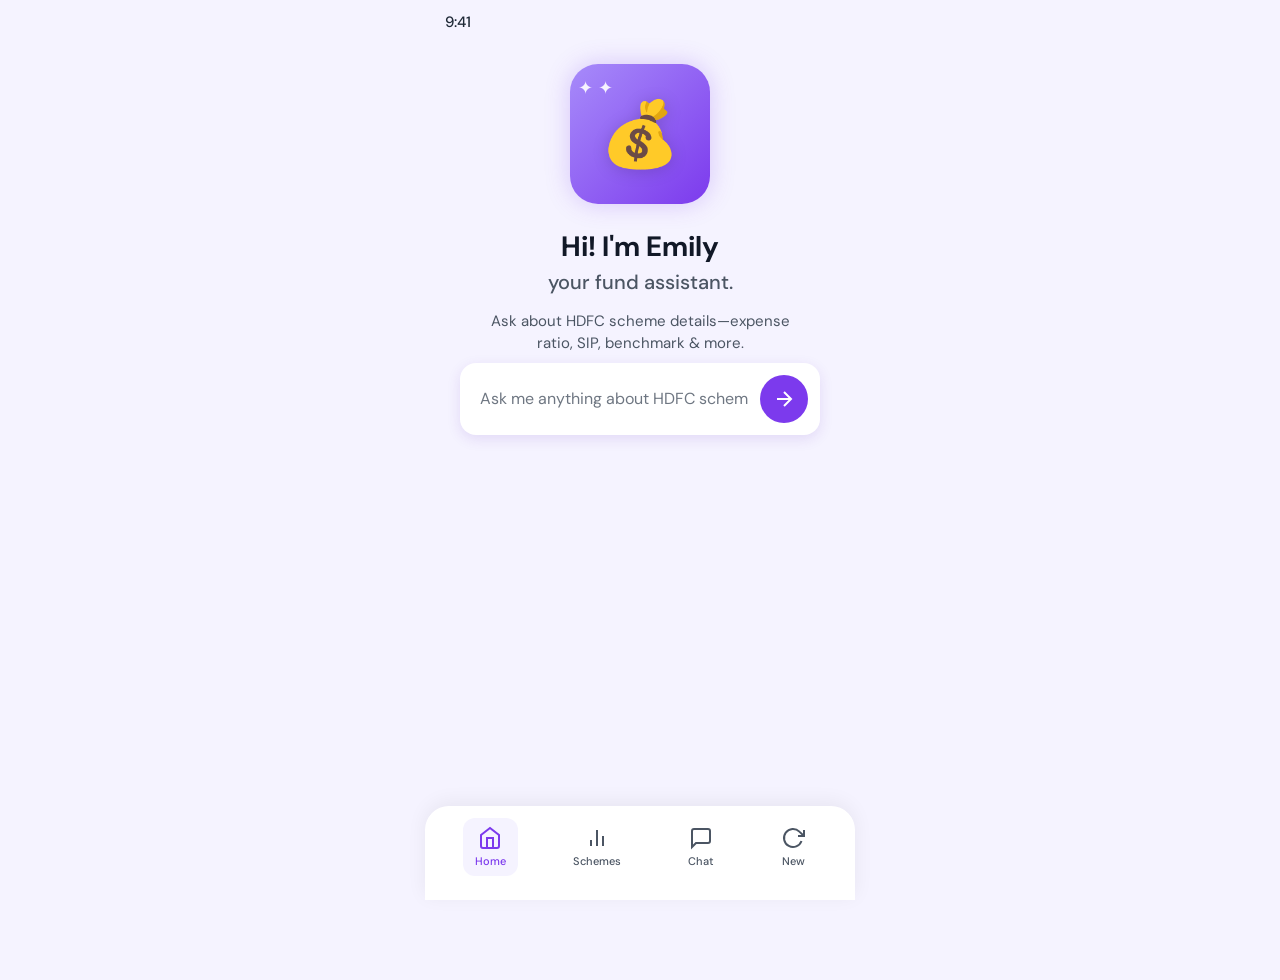
==== phase_4/frontend/index.html @ 6d6646ad "Initial commit: Mutual Fund FAQ RAG chatbot (Phases 1-5, Vercel/Railway deploy) Made-with: Cursor" ====
<!DOCTYPE html>
<html lang="en">
<head>
  <meta charset="UTF-8" />
  <meta name="viewport" content="width=device-width, initial-scale=1.0" />
  <title>Fund Assistant</title>
  <link rel="stylesheet" href="styles.css" />
  <link rel="preconnect" href="https://fonts.googleapis.com">
  <link rel="preconnect" href="https://fonts.gstatic.com" crossorigin>
  <link href="https://fonts.googleapis.com/css2?family=DM+Sans:wght@400;500;600;700&display=swap" rel="stylesheet">
</head>
<body>
  <div id="app">
    <!-- Welcome screen -->
    <section id="welcome-screen" class="screen active">
      <div class="status-bar">
        <span class="time">9:41</span>
        <div class="status-icons"></div>
      </div>
      <div class="welcome-content">
        <div class="hero-graphic">
          <div class="hero-icon">💰</div>
          <div class="hero-stars">✦ ✦</div>
        </div>
        <h1 class="welcome-title">Hi! I'm Emily</h1>
        <p class="welcome-subtitle">your fund assistant.</p>
        <p class="welcome-tagline">Ask about HDFC scheme details—expense ratio, SIP, benchmark & more.</p>
        <p class="welcome-last-updated" id="welcome-last-updated" aria-live="polite"></p>
        <div class="input-row">
          <input type="text" id="welcome-input" class="input-field" placeholder="Ask me anything about HDFC schemes..." autocomplete="off" />
          <button type="button" id="welcome-send" class="send-btn" aria-label="Send">
            <svg width="24" height="24" viewBox="0 0 24 24" fill="none" stroke="currentColor" stroke-width="2"><path d="M5 12h14M12 5l7 7-7 7"/></svg>
          </button>
        </div>
      </div>
      <nav class="bottom-nav">
        <a href="#" class="nav-item" data-screen="welcome" aria-label="Home">
          <svg width="24" height="24" viewBox="0 0 24 24" fill="none" stroke="currentColor" stroke-width="2"><path d="M3 9l9-7 9 7v11a2 2 0 0 1-2 2H5a2 2 0 0 1-2-2z"/><polyline points="9 22 9 12 15 12 15 22"/></svg>
          <span>Home</span>
        </a>
        <a href="#" class="nav-item" aria-label="Schemes">
          <svg width="24" height="24" viewBox="0 0 24 24" fill="none" stroke="currentColor" stroke-width="2"><line x1="18" y1="20" x2="18" y2="10"/><line x1="12" y1="20" x2="12" y2="4"/><line x1="6" y1="20" x2="6" y2="14"/></svg>
          <span>Schemes</span>
        </a>
        <a href="#" class="nav-item active" data-screen="chat" aria-label="Chat">
          <svg width="24" height="24" viewBox="0 0 24 24" fill="none" stroke="currentColor" stroke-width="2"><path d="M21 15a2 2 0 0 1-2 2H7l-4 4V5a2 2 0 0 1 2-2h14a2 2 0 0 1 2 2z"/></svg>
          <span>Chat</span>
        </a>
        <a href="#" class="nav-item" id="nav-refresh" aria-label="New chat">
          <svg width="24" height="24" viewBox="0 0 24 24" fill="none" stroke="currentColor" stroke-width="2"><polyline points="23 4 23 10 17 10"/><path d="M20.49 15a9 9 0 1 1-2.12-9.36L23 10"/></svg>
          <span>New</span>
        </a>
      </nav>
    </section>

    <!-- Chat screen -->
    <section id="chat-screen" class="screen">
      <div class="status-bar">
        <span class="time">9:41</span>
        <div class="status-icons"></div>
      </div>
      <header class="chat-header">
        <button type="button" class="back-btn" id="back-to-welcome" aria-label="Back">←</button>
        <h2 class="chat-title">AI Assistant</h2>
        <button type="button" class="menu-btn" aria-label="Menu">⋮</button>
      </header>
      <div class="chat-messages" id="chat-messages">
        <!-- Messages appended by JS -->
      </div>
      <div class="chat-input-row">
        <input type="text" id="chat-input" class="input-field" placeholder="Ask about HDFC schemes..." autocomplete="off" />
        <button type="button" id="chat-send" class="send-btn" aria-label="Send">
          <svg width="24" height="24" viewBox="0 0 24 24" fill="none" stroke="currentColor" stroke-width="2"><path d="M5 12h14M12 5l7 7-7 7"/></svg>
        </button>
      </div>
    </section>
  </div>
  <script src="app.js"></script>
</body>
</html>
---- phase_4/frontend/styles.css ----
:root {
  --purple-dark: #5b21b6;
  --purple-mid: #7c3aed;
  --purple-light: #a78bfa;
  --purple-bg: #f5f3ff;
  --white: #ffffff;
  --grey-100: #f3f4f6;
  --grey-200: #e5e7eb;
  --grey-600: #4b5563;
  --grey-800: #1f2937;
  --black: #111827;
  --radius: 16px;
  --radius-sm: 12px;
  --shadow: 0 4px 14px rgba(91, 33, 182, 0.12);
  --shadow-glow: 0 0 24px rgba(124, 58, 237, 0.25);
}

* {
  box-sizing: border-box;
  margin: 0;
  padding: 0;
}

body {
  font-family: 'DM Sans', -apple-system, BlinkMacSystemFont, sans-serif;
  background: var(--purple-bg);
  color: var(--black);
  min-height: 100vh;
  max-width: 430px;
  margin: 0 auto;
  position: relative;
}

#app {
  min-height: 100vh;
  display: flex;
  flex-direction: column;
  padding-bottom: 80px;
}

.screen {
  display: none;
  flex-direction: column;
  min-height: 100vh;
}
.screen.active {
  display: flex;
}

/* Status bar */
.status-bar {
  display: flex;
  justify-content: space-between;
  align-items: center;
  padding: 12px 20px 8px;
  font-size: 15px;
  font-weight: 500;
  color: var(--grey-800);
}
.status-icons {
  width: 70px;
  height: 14px;
}

/* Welcome screen */
.welcome-content {
  flex: 1;
  padding: 24px 24px 32px;
  display: flex;
  flex-direction: column;
  align-items: center;
  text-align: center;
}
.hero-graphic {
  position: relative;
  width: 140px;
  height: 140px;
  margin-bottom: 24px;
  background: linear-gradient(135deg, var(--purple-light) 0%, var(--purple-mid) 100%);
  border-radius: 28px;
  display: flex;
  align-items: center;
  justify-content: center;
  box-shadow: var(--shadow-glow);
}
.hero-icon {
  font-size: 64px;
  filter: drop-shadow(0 2px 8px rgba(0,0,0,0.15));
}
.hero-stars {
  position: absolute;
  top: 12px;
  left: 50%;
  transform: translateX(-50%);
  width: 100%;
  display: flex;
  justify-content: space-between;
  padding: 0 8px;
  font-size: 18px;
  color: var(--white);
  opacity: 0.9;
}
.welcome-title {
  font-size: 28px;
  font-weight: 700;
  color: var(--black);
  margin-bottom: 4px;
}
.welcome-subtitle {
  font-size: 20px;
  font-weight: 500;
  color: var(--grey-600);
  margin-bottom: 16px;
}
.welcome-tagline {
  font-size: 15px;
  color: var(--grey-600);
  line-height: 1.45;
  margin-bottom: 8px;
  max-width: 320px;
}
.welcome-last-updated {
  font-size: 12px;
  color: var(--grey-600);
  margin-bottom: 24px;
}
.input-row {
  width: 100%;
  max-width: 360px;
  display: flex;
  align-items: center;
  gap: 12px;
  background: var(--white);
  border-radius: var(--radius);
  padding: 12px 12px 12px 20px;
  box-shadow: var(--shadow);
}
.input-field {
  flex: 1;
  border: none;
  background: transparent;
  font-size: 16px;
  font-family: inherit;
  color: var(--black);
  outline: none;
}
.input-field::placeholder {
  color: var(--grey-600);
  opacity: 0.8;
}
.send-btn {
  width: 48px;
  height: 48px;
  border: none;
  border-radius: 50%;
  background: var(--purple-mid);
  color: var(--white);
  cursor: pointer;
  display: flex;
  align-items: center;
  justify-content: center;
  flex-shrink: 0;
  transition: background 0.2s, transform 0.1s;
}
.send-btn:hover {
  background: var(--purple-dark);
}
.send-btn:active {
  transform: scale(0.96);
}
.send-btn:disabled {
  opacity: 0.6;
  cursor: not-allowed;
}

/* Bottom nav */
.bottom-nav {
  position: fixed;
  bottom: 0;
  left: 50%;
  transform: translateX(-50%);
  width: 100%;
  max-width: 430px;
  display: flex;
  justify-content: space-around;
  align-items: center;
  background: var(--white);
  padding: 12px 16px 24px;
  border-radius: 24px 24px 0 0;
  box-shadow: 0 -4px 20px rgba(0,0,0,0.06);
}
.nav-item {
  display: flex;
  flex-direction: column;
  align-items: center;
  gap: 4px;
  color: var(--grey-600);
  text-decoration: none;
  font-size: 11px;
  font-weight: 500;
  padding: 8px 12px;
  border-radius: var(--radius-sm);
  transition: color 0.2s, background 0.2s;
}
.nav-item:hover {
  color: var(--purple-mid);
}
.nav-item.active {
  color: var(--purple-mid);
  background: var(--purple-bg);
}
.nav-item[data-screen="chat"].active {
  background: var(--purple-mid);
  color: var(--white);
  box-shadow: var(--shadow-glow);
}

/* Chat screen */
.chat-header {
  display: flex;
  align-items: center;
  justify-content: space-between;
  padding: 14px 16px;
  background: var(--white);
  box-shadow: 0 2px 12px rgba(0,0,0,0.04);
}
.back-btn, .menu-btn {
  width: 40px;
  height: 40px;
  border: none;
  background: transparent;
  font-size: 20px;
  color: var(--grey-800);
  cursor: pointer;
  border-radius: var(--radius-sm);
}
.back-btn:hover, .menu-btn:hover {
  background: var(--grey-100);
}
.chat-title {
  font-size: 18px;
  font-weight: 700;
  color: var(--black);
}
.chat-messages {
  flex: 1;
  overflow-y: auto;
  padding: 20px 16px 16px;
  display: flex;
  flex-direction: column;
  gap: 16px;
  min-height: 200px;
}
.message {
  display: flex;
  gap: 10px;
  max-width: 90%;
  align-self: flex-start;
}
.message.user {
  align-self: flex-end;
  flex-direction: row-reverse;
}
.message-avatar {
  width: 36px;
  height: 36px;
  border-radius: 50%;
  background: var(--purple-light);
  flex-shrink: 0;
  display: flex;
  align-items: center;
  justify-content: center;
  font-size: 18px;
}
.message.user .message-avatar {
  background: var(--grey-200);
}
.message-bubble {
  padding: 14px 18px;
  border-radius: 18px;
  font-size: 15px;
  line-height: 1.5;
  word-break: break-word;
}
.message.assistant .message-bubble {
  background: var(--purple-mid);
  color: var(--white);
  border-bottom-left-radius: 4px;
}
.message.user .message-bubble {
  background: var(--grey-200);
  color: var(--grey-800);
  border-bottom-right-radius: 4px;
}
.message-source {
  margin-top: 10px;
  font-size: 13px;
  opacity: 0.95;
}
.message-source a {
  color: var(--white);
  text-decoration: underline;
}
.message-badge {
  margin-top: 8px;
  font-size: 11px;
  opacity: 0.85;
}
.message-typing {
  padding: 14px 18px;
  border-radius: 18px;
  background: var(--purple-mid);
  color: var(--white);
  font-size: 14px;
}
.chat-input-row {
  padding: 12px 16px 24px;
  background: var(--white);
  display: flex;
  gap: 12px;
  align-items: center;
  border-radius: var(--radius) var(--radius) 0 0;
  box-shadow: 0 -2px 12px rgba(0,0,0,0.04);
}
.chat-input-row .input-field {
  flex: 1;
  padding: 14px 18px;
  background: var(--grey-100);
  border-radius: var(--radius-sm);
  font-size: 15px;
}

/* Responsive */
@media (max-width: 380px) {
  .welcome-title { font-size: 24px; }
  .input-row { padding: 10px 10px 10px 16px; }
  .bottom-nav { padding: 10px 12px 20px; }
}
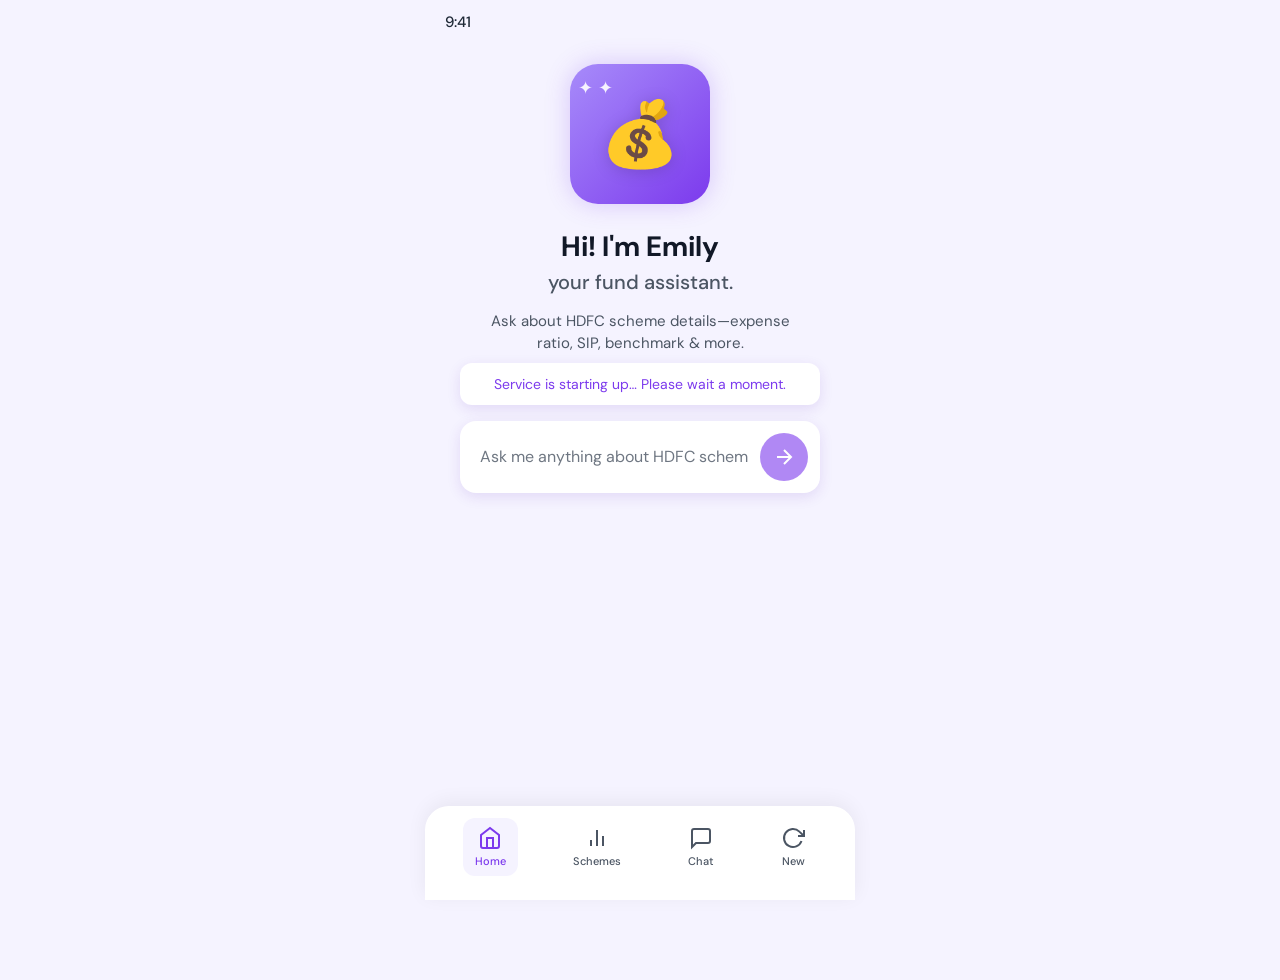
==== commit edede9a0: "Add /api/ready and frontend wait-for-ready to fix stuck Thinking Made-with: Cursor" ====
--- a/phase_4/frontend/index.html
+++ b/phase_4/frontend/index.html
@@ -26,6 +26,9 @@
         <p class="welcome-subtitle">your fund assistant.</p>
         <p class="welcome-tagline">Ask about HDFC scheme details—expense ratio, SIP, benchmark & more.</p>
         <p class="welcome-last-updated" id="welcome-last-updated" aria-live="polite"></p>
+        <div id="starting-up-banner" class="starting-up-banner" role="status" aria-live="polite">
+          Service is starting up… Please wait a moment.
+        </div>
         <div class="input-row">
           <input type="text" id="welcome-input" class="input-field" placeholder="Ask me anything about HDFC schemes..." autocomplete="off" />
           <button type="button" id="welcome-send" class="send-btn" aria-label="Send">
--- a/phase_4/frontend/styles.css
+++ b/phase_4/frontend/styles.css
@@ -124,6 +124,17 @@
   color: var(--grey-600);
   margin-bottom: 24px;
 }
+.starting-up-banner {
+  font-size: 14px;
+  color: var(--purple-mid);
+  background: var(--white);
+  padding: 12px 16px;
+  border-radius: var(--radius-sm);
+  margin-bottom: 16px;
+  max-width: 360px;
+  width: 100%;
+  box-shadow: var(--shadow);
+}
 .input-row {
   width: 100%;
   max-width: 360px;
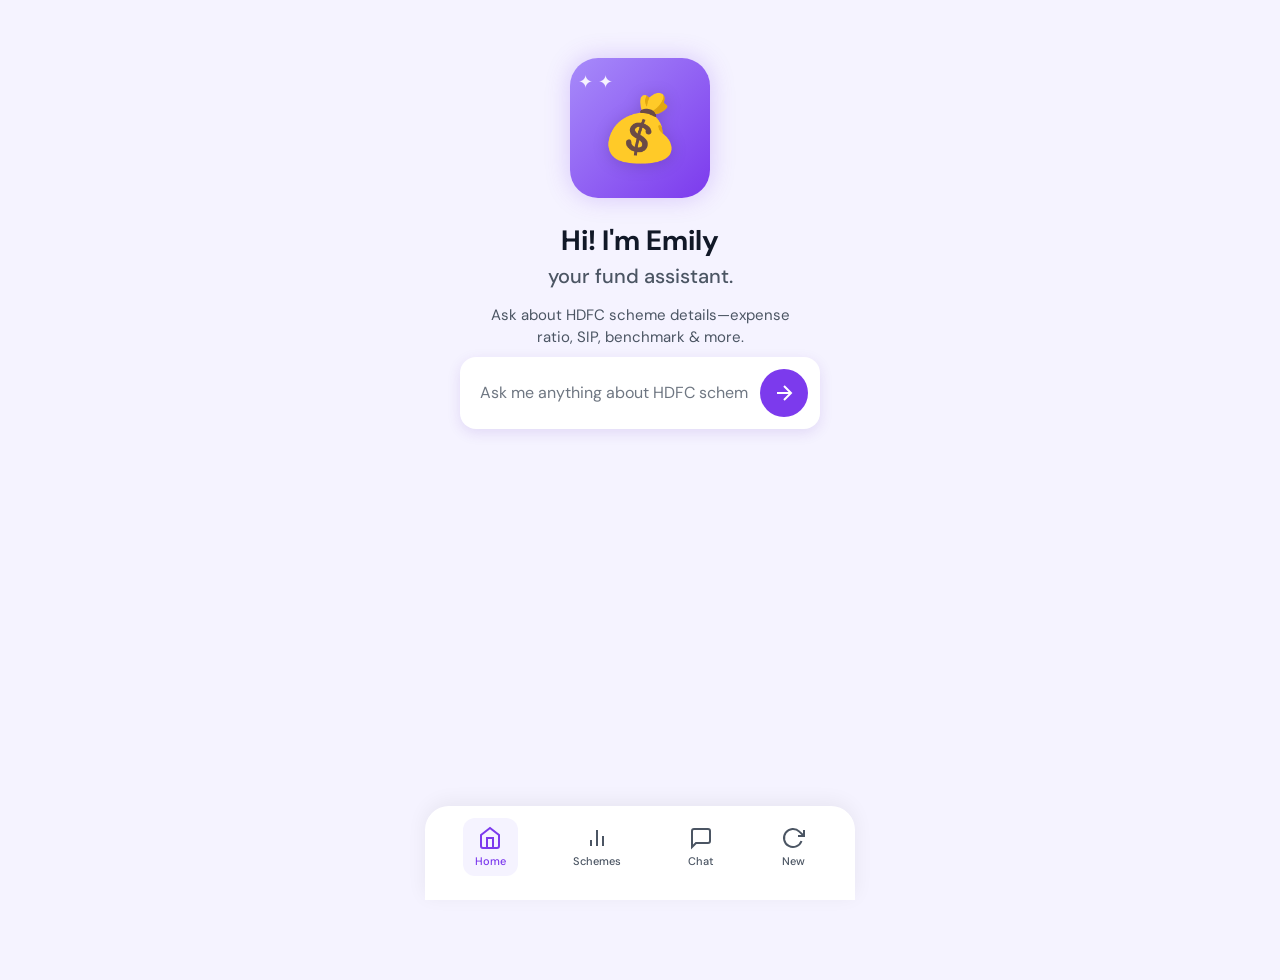
==== commit 55e7bfae: "chore: surface last-updated on Vercel UI and remove fake clock Made-with: Cursor" ====
--- a/phase_4/frontend/index.html
+++ b/phase_4/frontend/index.html
@@ -14,7 +14,6 @@
     <!-- Welcome screen -->
     <section id="welcome-screen" class="screen active">
       <div class="status-bar">
-        <span class="time">9:41</span>
         <div class="status-icons"></div>
       </div>
       <div class="welcome-content">
@@ -59,7 +58,6 @@
     <!-- Chat screen -->
     <section id="chat-screen" class="screen">
       <div class="status-bar">
-        <span class="time">9:41</span>
         <div class="status-icons"></div>
       </div>
       <header class="chat-header">
